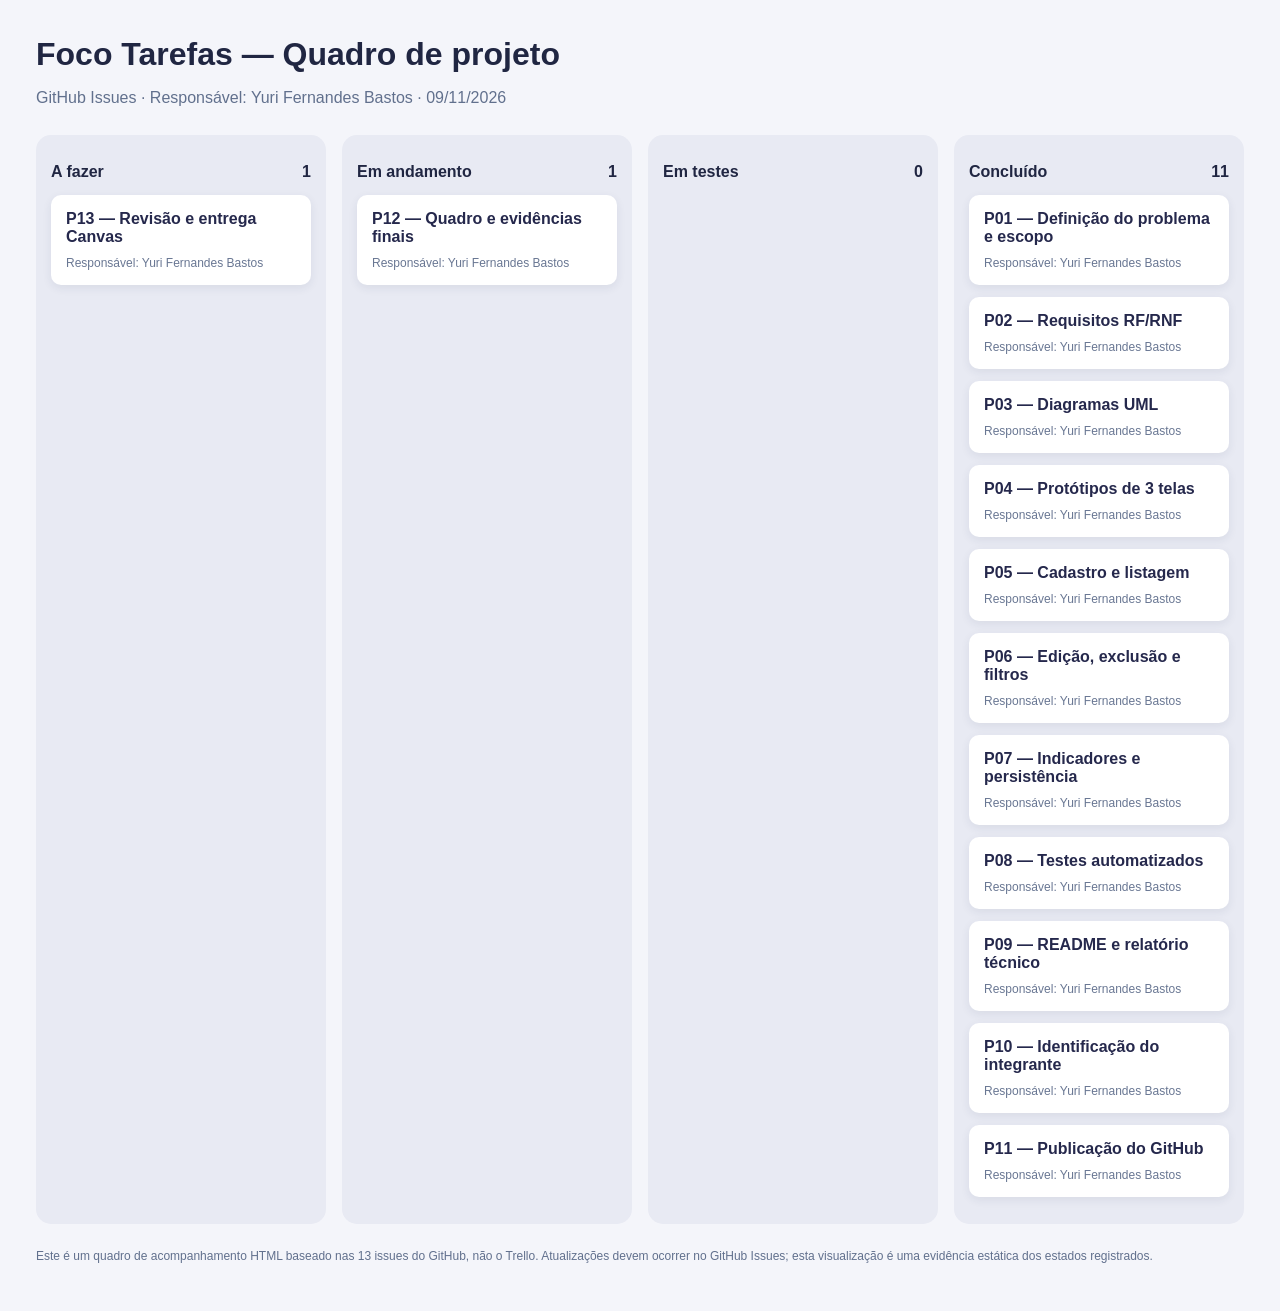
==== foco-tarefas/docs/planejamento/quadro-kanban.html @ 31fc3273 "docs: publica docs/planejamento/quadro-kanban.html" ====
<!DOCTYPE html><html lang="pt-BR"><head><meta charset="utf-8"><meta name="viewport" content="width=device-width,initial-scale=1"><title>Quadro do projeto Foco Tarefas</title><style>body{background:#f4f5fa;color:#202642;font:16px Arial,sans-serif;padding:28px}h1{margin:0 0 8px}p{color:#61708d}.board{display:grid;grid-template-columns:repeat(4,minmax(210px,1fr));gap:16px;margin-top:28px}.lane{border-radius:15px;background:#e8eaf3;padding:15px}.lane h2{font-size:16px;display:flex;justify-content:space-between}.item{background:white;padding:15px;margin:12px 0;border-radius:10px;box-shadow:0 3px 10px #22315415}.item a{color:#25284c;text-decoration:none;font-weight:700}.person{display:block;color:#697793;margin-top:10px;font-size:12px}.note{font-size:12px;margin-top:25px}@media(max-width:900px){.board{grid-template-columns:1fr 1fr}}@media(max-width:520px){.board{grid-template-columns:1fr}}</style></head><body><h1>Foco Tarefas — Quadro de projeto</h1><p>GitHub Issues · Responsável: Yuri Fernandes Bastos · 09/11/2026</p><main class="board"><section class="lane"><h2>A fazer<span>1</span></h2><div class="item"><a href="https://github.com/bastoss-dev/university-homework/issues/13">P13 — Revisão e entrega Canvas</a><span class="person">Responsável: Yuri Fernandes Bastos</span></div></section><section class="lane"><h2>Em andamento<span>1</span></h2><div class="item"><a href="https://github.com/bastoss-dev/university-homework/issues/12">P12 — Quadro e evidências finais</a><span class="person">Responsável: Yuri Fernandes Bastos</span></div></section><section class="lane"><h2>Em testes<span>0</span></h2></section><section class="lane"><h2>Concluído<span>11</span></h2><div class="item"><a href="https://github.com/bastoss-dev/university-homework/issues/1">P01 — Definição do problema e escopo</a><span class="person">Responsável: Yuri Fernandes Bastos</span></div><div class="item"><a href="https://github.com/bastoss-dev/university-homework/issues/2">P02 — Requisitos RF/RNF</a><span class="person">Responsável: Yuri Fernandes Bastos</span></div><div class="item"><a href="https://github.com/bastoss-dev/university-homework/issues/3">P03 — Diagramas UML</a><span class="person">Responsável: Yuri Fernandes Bastos</span></div><div class="item"><a href="https://github.com/bastoss-dev/university-homework/issues/4">P04 — Protótipos de 3 telas</a><span class="person">Responsável: Yuri Fernandes Bastos</span></div><div class="item"><a href="https://github.com/bastoss-dev/university-homework/issues/5">P05 — Cadastro e listagem</a><span class="person">Responsável: Yuri Fernandes Bastos</span></div><div class="item"><a href="https://github.com/bastoss-dev/university-homework/issues/6">P06 — Edição, exclusão e filtros</a><span class="person">Responsável: Yuri Fernandes Bastos</span></div><div class="item"><a href="https://github.com/bastoss-dev/university-homework/issues/7">P07 — Indicadores e persistência</a><span class="person">Responsável: Yuri Fernandes Bastos</span></div><div class="item"><a href="https://github.com/bastoss-dev/university-homework/issues/8">P08 — Testes automatizados</a><span class="person">Responsável: Yuri Fernandes Bastos</span></div><div class="item"><a href="https://github.com/bastoss-dev/university-homework/issues/9">P09 — README e relatório técnico</a><span class="person">Responsável: Yuri Fernandes Bastos</span></div><div class="item"><a href="https://github.com/bastoss-dev/university-homework/issues/10">P10 — Identificação do integrante</a><span class="person">Responsável: Yuri Fernandes Bastos</span></div><div class="item"><a href="https://github.com/bastoss-dev/university-homework/issues/11">P11 — Publicação do GitHub</a><span class="person">Responsável: Yuri Fernandes Bastos</span></div></section></main><p class="note">Este é um quadro de acompanhamento HTML baseado nas 13 issues do GitHub, não o Trello. Atualizações devem ocorrer no GitHub Issues; esta visualização é uma evidência estática dos estados registrados.</p></body></html>
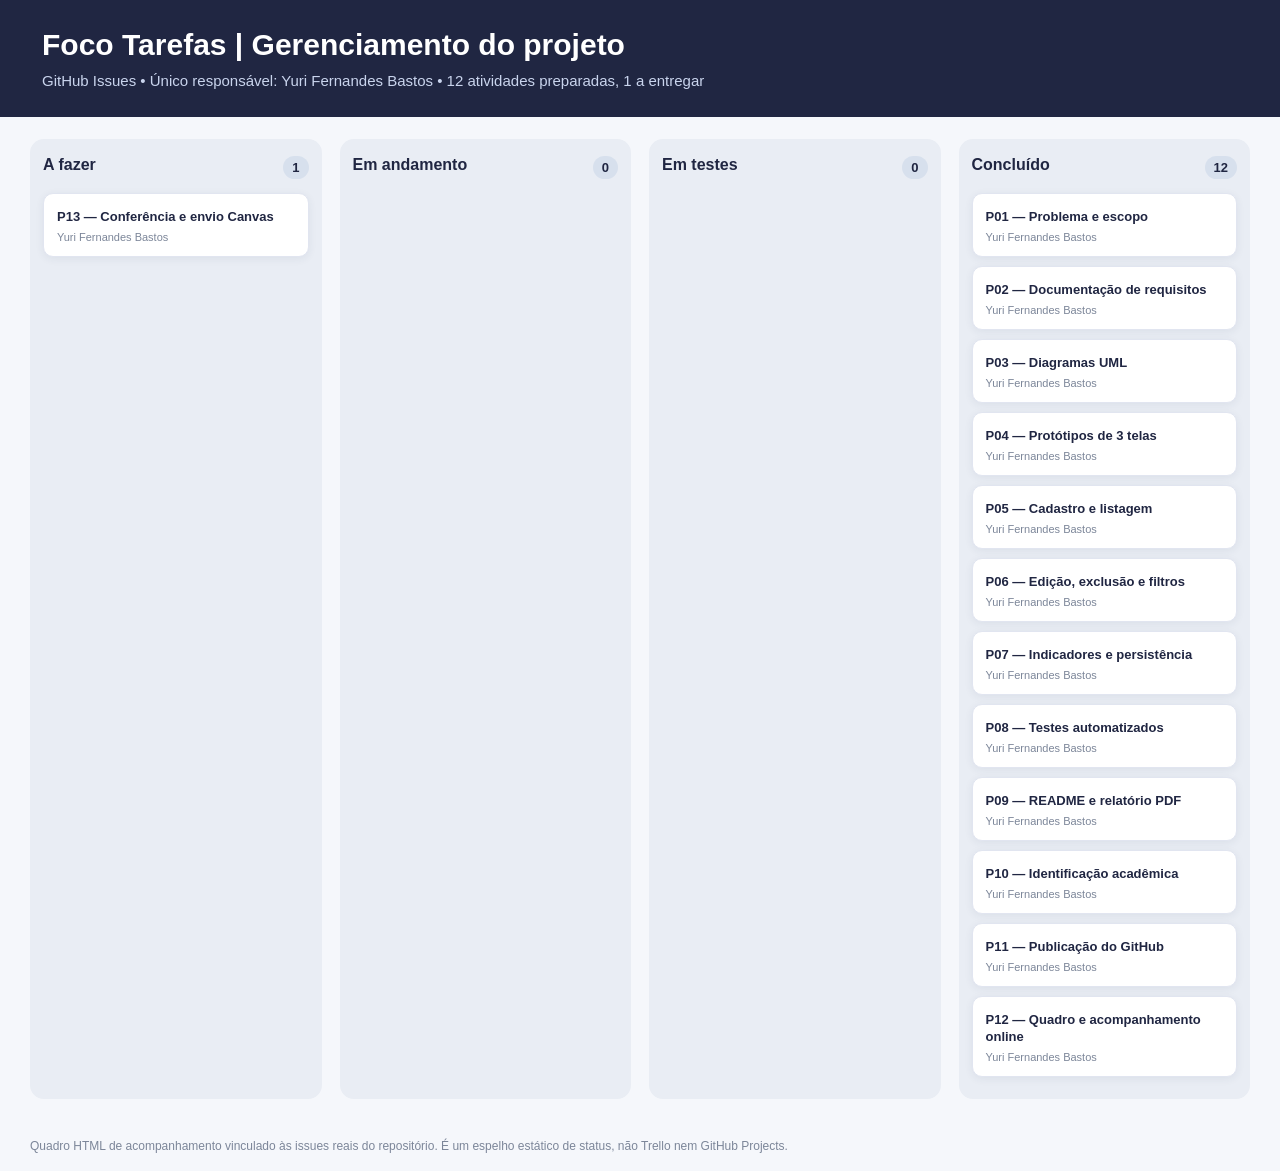
==== commit 49b6efdd: "docs: atualiza quadro com 12 etapas concluidas e Canvas pendente" ====
--- a/foco-tarefas/docs/planejamento/quadro-kanban.html
+++ b/foco-tarefas/docs/planejamento/quadro-kanban.html
@@ -1 +1 @@
-<!DOCTYPE html><html lang="pt-BR"><head><meta charset="utf-8"><meta name="viewport" content="width=device-width,initial-scale=1"><title>Quadro do projeto Foco Tarefas</title><style>body{background:#f4f5fa;color:#202642;font:16px Arial,sans-serif;padding:28px}h1{margin:0 0 8px}p{color:#61708d}.board{display:grid;grid-template-columns:repeat(4,minmax(210px,1fr));gap:16px;margin-top:28px}.lane{border-radius:15px;background:#e8eaf3;padding:15px}.lane h2{font-size:16px;display:flex;justify-content:space-between}.item{background:white;padding:15px;margin:12px 0;border-radius:10px;box-shadow:0 3px 10px #22315415}.item a{color:#25284c;text-decoration:none;font-weight:700}.person{display:block;color:#697793;margin-top:10px;font-size:12px}.note{font-size:12px;margin-top:25px}@media(max-width:900px){.board{grid-template-columns:1fr 1fr}}@media(max-width:520px){.board{grid-template-columns:1fr}}</style></head><body><h1>Foco Tarefas — Quadro de projeto</h1><p>GitHub Issues · Responsável: Yuri Fernandes Bastos · 09/11/2026</p><main class="board"><section class="lane"><h2>A fazer<span>1</span></h2><div class="item"><a href="https://github.com/bastoss-dev/university-homework/issues/13">P13 — Revisão e entrega Canvas</a><span class="person">Responsável: Yuri Fernandes Bastos</span></div></section><section class="lane"><h2>Em andamento<span>1</span></h2><div class="item"><a href="https://github.com/bastoss-dev/university-homework/issues/12">P12 — Quadro e evidências finais</a><span class="person">Responsável: Yuri Fernandes Bastos</span></div></section><section class="lane"><h2>Em testes<span>0</span></h2></section><section class="lane"><h2>Concluído<span>11</span></h2><div class="item"><a href="https://github.com/bastoss-dev/university-homework/issues/1">P01 — Definição do problema e escopo</a><span class="person">Responsável: Yuri Fernandes Bastos</span></div><div class="item"><a href="https://github.com/bastoss-dev/university-homework/issues/2">P02 — Requisitos RF/RNF</a><span class="person">Responsável: Yuri Fernandes Bastos</span></div><div class="item"><a href="https://github.com/bastoss-dev/university-homework/issues/3">P03 — Diagramas UML</a><span class="person">Responsável: Yuri Fernandes Bastos</span></div><div class="item"><a href="https://github.com/bastoss-dev/university-homework/issues/4">P04 — Protótipos de 3 telas</a><span class="person">Responsável: Yuri Fernandes Bastos</span></div><div class="item"><a href="https://github.com/bastoss-dev/university-homework/issues/5">P05 — Cadastro e listagem</a><span class="person">Responsável: Yuri Fernandes Bastos</span></div><div class="item"><a href="https://github.com/bastoss-dev/university-homework/issues/6">P06 — Edição, exclusão e filtros</a><span class="person">Responsável: Yuri Fernandes Bastos</span></div><div class="item"><a href="https://github.com/bastoss-dev/university-homework/issues/7">P07 — Indicadores e persistência</a><span class="person">Responsável: Yuri Fernandes Bastos</span></div><div class="item"><a href="https://github.com/bastoss-dev/university-homework/issues/8">P08 — Testes automatizados</a><span class="person">Responsável: Yuri Fernandes Bastos</span></div><div class="item"><a href="https://github.com/bastoss-dev/university-homework/issues/9">P09 — README e relatório técnico</a><span class="person">Responsável: Yuri Fernandes Bastos</span></div><div class="item"><a href="https://github.com/bastoss-dev/university-homework/issues/10">P10 — Identificação do integrante</a><span class="person">Responsável: Yuri Fernandes Bastos</span></div><div class="item"><a href="https://github.com/bastoss-dev/university-homework/issues/11">P11 — Publicação do GitHub</a><span class="person">Responsável: Yuri Fernandes Bastos</span></div></section></main><p class="note">Este é um quadro de acompanhamento HTML baseado nas 13 issues do GitHub, não o Trello. Atualizações devem ocorrer no GitHub Issues; esta visualização é uma evidência estática dos estados registrados.</p></body></html>+<!DOCTYPE html><html lang="pt-BR"><head><meta charset="utf-8"><meta name="viewport" content="width=device-width,initial-scale=1"><title>Foco Tarefas — Quadro de gerenciamento</title><style>*{box-sizing:border-box}body{font:15px Arial,sans-serif;background:#f5f7fb;color:#202642;margin:0}header{background:#202642;color:white;padding:28px 42px}header h1{margin:0 0 10px}header p{margin:0;color:#c9d4ed}main{padding:22px 30px;display:grid;grid-template-columns:repeat(4,1fr);gap:18px}.lane{background:#e9edf4;padding:13px;border-radius:14px;min-height:300px}.lane h2{font-size:16px;display:flex;justify-content:space-between;margin:4px 0 14px}.lane h2 span{font-size:13px;background:#d7e0ed;border-radius:15px;padding:4px 9px}.item{background:white;border:1px solid #e1e5f0;padding:13px;margin-bottom:9px;border-radius:10px;box-shadow:0 2px 8px #26365912}.item a{color:#202642;text-decoration:none;font-weight:bold;font-size:13px}.item .small{display:block;color:#7c8699;font-size:11px;margin-top:7px}.footer{padding:18px 30px;color:#7c8699;font-size:12px}@media(max-width:1000px){main{grid-template-columns:repeat(2,1fr)}}@media(max-width:600px){main{grid-template-columns:1fr}}</style></head><body><header><h1>Foco Tarefas | Gerenciamento do projeto</h1><p>GitHub Issues • Único responsável: Yuri Fernandes Bastos • 12 atividades preparadas, 1 a entregar</p></header><main><section class="lane"><h2>A fazer<span>1</span></h2><article class="item"><a href="https://github.com/bastoss-dev/university-homework/issues/13">P13 — Conferência e envio Canvas</a><span class="small">Yuri Fernandes Bastos</span></article></section><section class="lane"><h2>Em andamento<span>0</span></h2></section><section class="lane"><h2>Em testes<span>0</span></h2></section><section class="lane"><h2>Concluído<span>12</span></h2><article class="item"><a href="https://github.com/bastoss-dev/university-homework/issues/1">P01 — Problema e escopo</a><span class="small">Yuri Fernandes Bastos</span></article><article class="item"><a href="https://github.com/bastoss-dev/university-homework/issues/2">P02 — Documentação de requisitos</a><span class="small">Yuri Fernandes Bastos</span></article><article class="item"><a href="https://github.com/bastoss-dev/university-homework/issues/3">P03 — Diagramas UML</a><span class="small">Yuri Fernandes Bastos</span></article><article class="item"><a href="https://github.com/bastoss-dev/university-homework/issues/4">P04 — Protótipos de 3 telas</a><span class="small">Yuri Fernandes Bastos</span></article><article class="item"><a href="https://github.com/bastoss-dev/university-homework/issues/5">P05 — Cadastro e listagem</a><span class="small">Yuri Fernandes Bastos</span></article><article class="item"><a href="https://github.com/bastoss-dev/university-homework/issues/6">P06 — Edição, exclusão e filtros</a><span class="small">Yuri Fernandes Bastos</span></article><article class="item"><a href="https://github.com/bastoss-dev/university-homework/issues/7">P07 — Indicadores e persistência</a><span class="small">Yuri Fernandes Bastos</span></article><article class="item"><a href="https://github.com/bastoss-dev/university-homework/issues/8">P08 — Testes automatizados</a><span class="small">Yuri Fernandes Bastos</span></article><article class="item"><a href="https://github.com/bastoss-dev/university-homework/issues/9">P09 — README e relatório PDF</a><span class="small">Yuri Fernandes Bastos</span></article><article class="item"><a href="https://github.com/bastoss-dev/university-homework/issues/10">P10 — Identificação acadêmica</a><span class="small">Yuri Fernandes Bastos</span></article><article class="item"><a href="https://github.com/bastoss-dev/university-homework/issues/11">P11 — Publicação do GitHub</a><span class="small">Yuri Fernandes Bastos</span></article><article class="item"><a href="https://github.com/bastoss-dev/university-homework/issues/12">P12 — Quadro e acompanhamento online</a><span class="small">Yuri Fernandes Bastos</span></article></section></main><div class="footer">Quadro HTML de acompanhamento vinculado às issues reais do repositório. É um espelho estático de status, não Trello nem GitHub Projects.</div></body></html>
